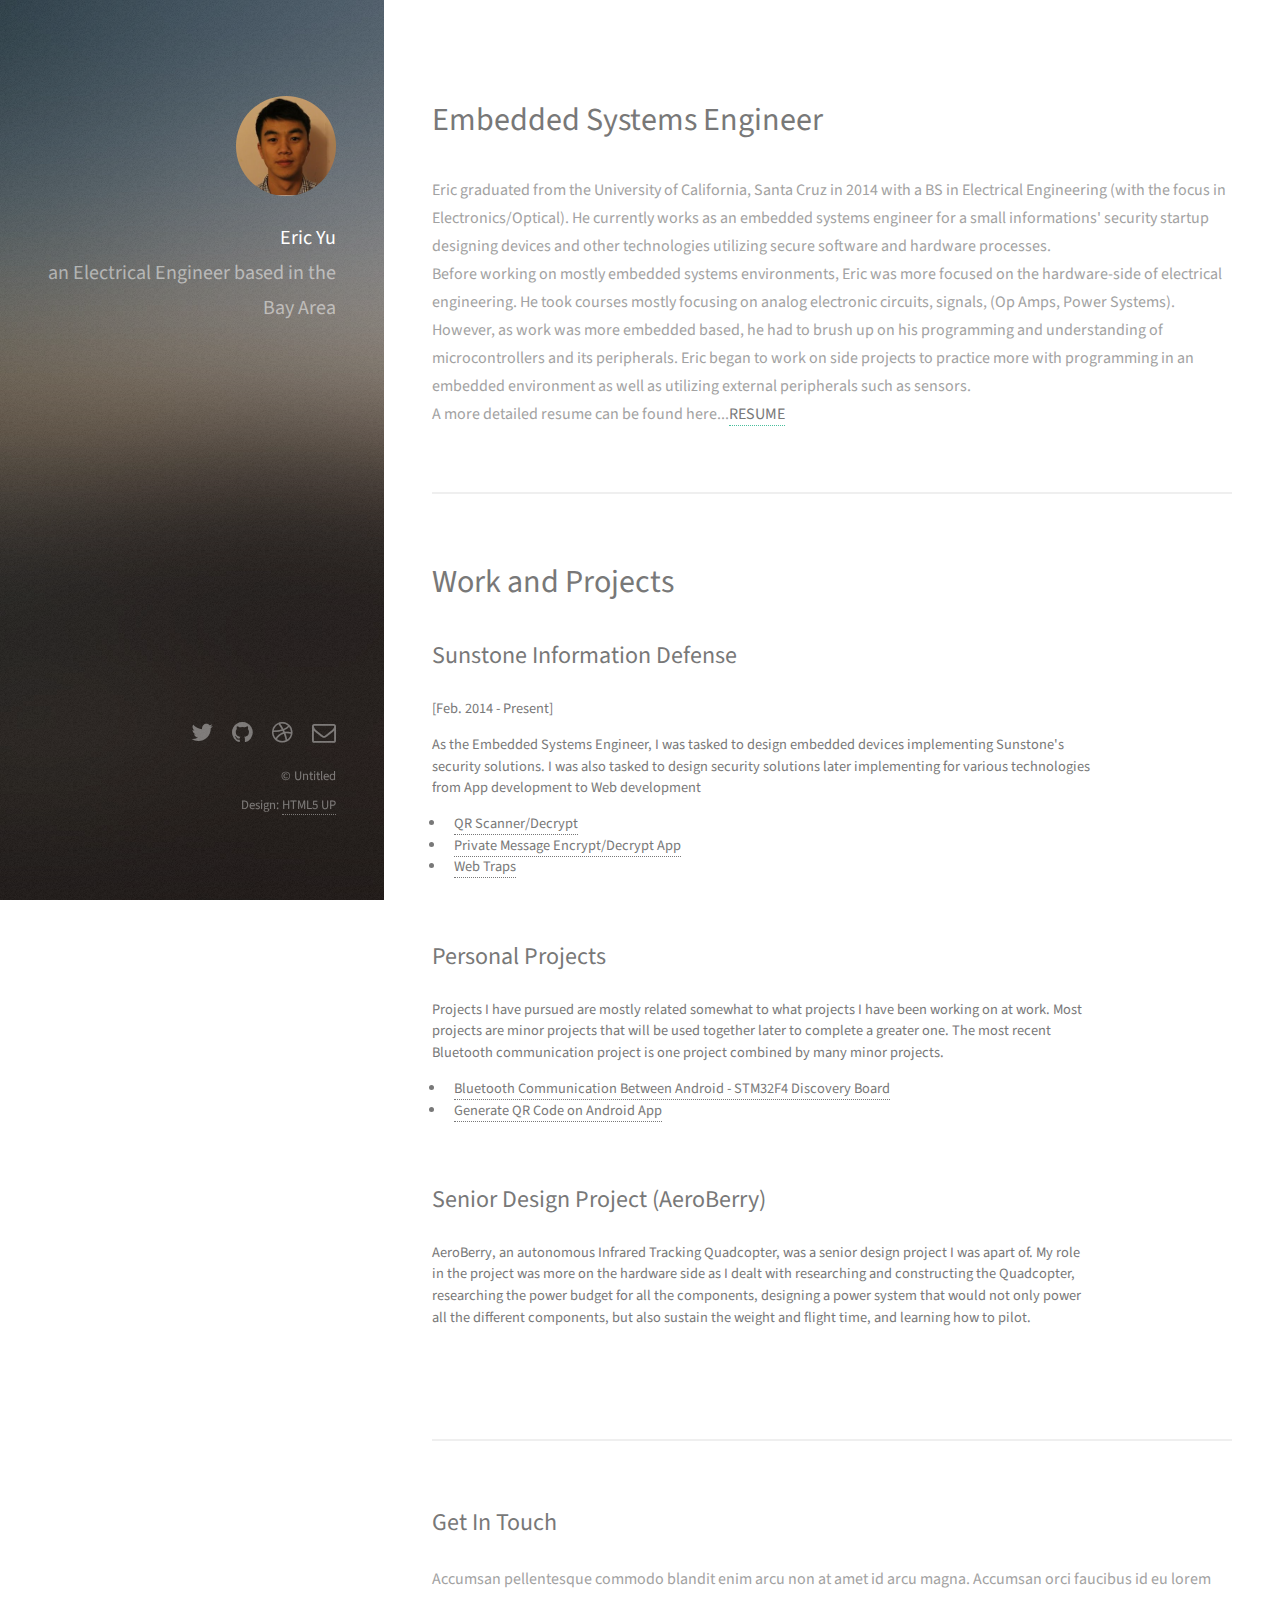
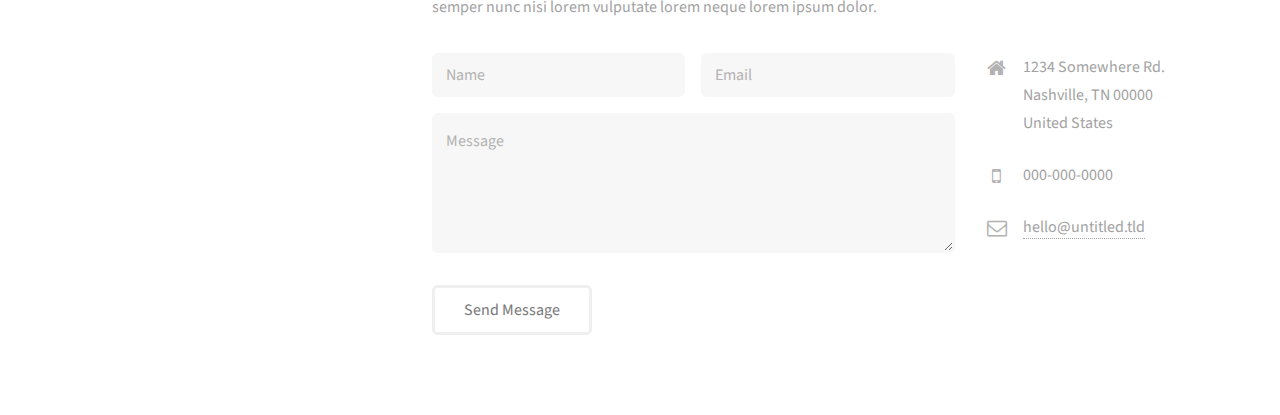
==== STRATA/index.html @ 61f9ed33 "Updated 4_6_2015" ====
<!DOCTYPE HTML>
<!--
	Strata by HTML5 UP
	html5up.net | @n33co
	Free for personal and commercial use under the CCA 3.0 license (html5up.net/license)
-->
<html>
	<head>
		<title>Eric's Portfolio</title>
		<meta http-equiv="content-type" content="text/html; charset=utf-8" />
		<meta name="description" content="" />
		<meta name="keywords" content="" />
		<!--[if lte IE 8]><script src="css/ie/html5shiv.js"></script><![endif]-->
		<script src="js/jquery.min.js"></script>
		<!--<script src="js/jquery.poptrox.min.js"></script>-->
		<script src="js/skel.min.js"></script>
		<script src="js/init.js"></script>
		<noscript>
			<link rel="stylesheet" href="css/skel.css" />
			<link rel="stylesheet" href="css/style.css" />
			<link rel="stylesheet" href="css/style-xlarge.css" />
		</noscript>
		<!--[if lte IE 8]><link rel="stylesheet" href="css/ie/v8.css" /><![endif]-->
	</head>
	<body id="top">

		<!-- Header -->
			<header id="header">
				<a href="#" class="image avatar"><img src="images/face.jpg" alt="" /></a>
				<h1><strong>Eric Yu</strong></h1>
                <h1>an Electrical Engineer<br/> based in the Bay Area</h1>
			</header>

		<!-- Main -->
			<div id="main">

				<!-- One -->
					<section id="one">
						<header class="major">
							<h2>Embedded Systems Engineer<br/></h2>
						</header>
						<p>Eric graduated from the University of California, Santa Cruz in 2014 with a BS in Electrical Engineering (with the
                            focus in Electronics/Optical). He currently works as an embedded systems engineer for a small 
                            informations' security startup designing devices and other technologies utilizing secure software and hardware 
                            processes.
                            <br/>
                            Before working on mostly embedded systems environments, Eric was more focused on the hardware-side of electrical engineering.
                            He took courses mostly focusing on analog electronic circuits, signals, (Op Amps, Power Systems). However, as work was more embedded
                            based, he had to brush up on his programming and understanding of microcontrollers and its peripherals. Eric began to work on side
                            projects to practice more with programming in an embedded environment as well as utilizing external peripherals such as sensors.
                            <br/>
                            A more detailed resume can be found here...<a href="#" class="link"><strong>RESUME</strong></a>
                        <p>
					</section>

				<!-- Two -->
					<section id="two">
						<h1>Work and Projects</h1>
						<div class="row">
							<article class="10u 12u$(xsmall) work-item">
								<h2>Sunstone Information Defense</h2>
                                <h5>[Feb. 2014 - Present]</h5>
								<h5>As the Embedded Systems Engineer, I was tasked to design embedded devices implementing Sunstone's security solutions. I was also tasked to design security solutions later implementing for various technologies from App development to Web development
                                </h5>
                                <h5>
                                    <ul>
                                        <li>
                                            <a href="#" class="link">QR Scanner/Decrypt</a>
                                        </li>
                                        <li>
                                            <a href="#" class="link">Private Message Encrypt/Decrypt App</a>
                                        </li>
                                        <li>
                                            <a href="#" class="link">Web Traps</a>
                                        </li>
                                    </ul>
                                </h5>
							</article>
							<article class="10u$ 12u$(xsmall) work-item">
								<h2>Personal Projects</h2>
								<h5>
                                    Projects I have pursued are mostly related somewhat to what projects I have been working on at work. Most projects are
                                    minor projects that will be used together later to complete a greater one. The most recent Bluetooth communication project 
                                    is one project combined by many minor projects.
                                </h5>
                                <h5>
                                    <ul>
                                        <li>
                                            <a href="#" class="link">Bluetooth Communication Between Android - STM32F4 Discovery Board</a>
                                        </li>
                                        <li>
                                            <a href="#" class="link">Generate QR Code on Android App</a>
                                        </li>
                                    </ul>
                                </h5>
							</article>
							<article class="10u 12u$(xsmall) work-item">
								<h2>Senior Design Project (AeroBerry)</h2>
								<h5>
                                    AeroBerry, an autonomous Infrared Tracking Quadcopter, was a senior design project I was apart of. My role in the project was more on the hardware side as I dealt with researching and constructing the Quadcopter, researching the power budget for all the components, designing a power system that would not only power all the different components, but also sustain the weight and flight time, and learning how to pilot.
                                </h5>
							</article>
						</div>
					</section>

				<!-- Three -->
					<section id="three">
						<h2>Get In Touch</h2>
						<p>Accumsan pellentesque commodo blandit enim arcu non at amet id arcu magna. Accumsan orci faucibus id eu lorem semper nunc nisi lorem vulputate lorem neque lorem ipsum dolor.</p>
						<div class="row">
							<div class="8u 12u$(small)">
								<form method="post" action="#">
									<div class="row uniform 50%">
										<div class="6u 12u$(xsmall)"><input type="text" name="name" id="name" placeholder="Name" /></div>
										<div class="6u$ 12u$(xsmall)"><input type="email" name="email" id="email" placeholder="Email" /></div>
										<div class="12u$"><textarea name="message" id="message" placeholder="Message" rows="4"></textarea></div>
									</div>
								</form>
								<ul class="actions">
									<li><input type="submit" value="Send Message" /></li>
								</ul>
							</div>
							<div class="4u$ 12u$(small)">
								<ul class="labeled-icons">
									<li>
										<h3 class="icon fa-home"><span class="label">Address</span></h3>
										1234 Somewhere Rd.<br />
										Nashville, TN 00000<br />
										United States
									</li>
									<li>
										<h3 class="icon fa-mobile"><span class="label">Phone</span></h3>
										000-000-0000
									</li>
									<li>
										<h3 class="icon fa-envelope-o"><span class="label">Email</span></h3>
										<a href="#">hello@untitled.tld</a>
									</li>
								</ul>
							</div>
						</div>
					</section>

				<!-- Four -->
				<!--
					<section id="four">
						<h2>Elements</h2>

						<section>
							<h4>Text</h4>
							<p>This is <b>bold</b> and this is <strong>strong</strong>. This is <i>italic</i> and this is <em>emphasized</em>.
							This is <sup>superscript</sup> text and this is <sub>subscript</sub> text.
							This is <u>underlined</u> and this is code: <code>for (;;) { ... }</code>. Finally, <a href="#">this is a link</a>.</p>
							<hr />
							<header>
								<h4>Heading with a Subtitle</h4>
								<p>Lorem ipsum dolor sit amet nullam id egestas urna aliquam</p>
							</header>
							<p>Nunc lacinia ante nunc ac lobortis. Interdum adipiscing gravida odio porttitor sem non mi integer non faucibus ornare mi ut ante amet placerat aliquet. Volutpat eu sed ante lacinia sapien lorem accumsan varius montes viverra nibh in adipiscing blandit tempus accumsan.</p>
							<header>
								<h5>Heading with a Subtitle</h5>
								<p>Lorem ipsum dolor sit amet nullam id egestas urna aliquam</p>
							</header>
							<p>Nunc lacinia ante nunc ac lobortis. Interdum adipiscing gravida odio porttitor sem non mi integer non faucibus ornare mi ut ante amet placerat aliquet. Volutpat eu sed ante lacinia sapien lorem accumsan varius montes viverra nibh in adipiscing blandit tempus accumsan.</p>
							<hr />
							<h2>Heading Level 2</h2>
							<h3>Heading Level 3</h3>
							<h4>Heading Level 4</h4>
							<h5>Heading Level 5</h5>
							<h6>Heading Level 6</h6>
							<hr />
							<h5>Blockquote</h5>
							<blockquote>Fringilla nisl. Donec accumsan interdum nisi, quis tincidunt felis sagittis eget tempus euismod. Vestibulum ante ipsum primis in faucibus vestibulum. Blandit adipiscing eu felis iaculis volutpat ac adipiscing accumsan faucibus. Vestibulum ante ipsum primis in faucibus lorem ipsum dolor sit amet nullam adipiscing eu felis.</blockquote>
							<h5>Preformatted</h5>
							<pre><code>i = 0;

while (!deck.isInOrder()) {
print 'Iteration ' + i;
deck.shuffle();
i++;
}

print 'It took ' + i + ' iterations to sort the deck.';</code></pre>
						</section>

						<section>
							<h4>Lists</h4>
							<div class="row">
								<div class="6u 12u$(xsmall)">
									<h5>Unordered</h5>
									<ul>
										<li>Dolor pulvinar etiam magna etiam.</li>
										<li>Sagittis adipiscing lorem eleifend.</li>
										<li>Felis enim feugiat dolore viverra.</li>
									</ul>
									<h5>Alternate</h5>
									<ul class="alt">
										<li>Dolor pulvinar etiam magna etiam.</li>
										<li>Sagittis adipiscing lorem eleifend.</li>
										<li>Felis enim feugiat dolore viverra.</li>
									</ul>
								</div>
								<div class="6u$ 12u$(xsmall)">
									<h5>Ordered</h5>
									<ol>
										<li>Dolor pulvinar etiam magna etiam.</li>
										<li>Etiam vel felis at lorem sed viverra.</li>
										<li>Felis enim feugiat dolore viverra.</li>
										<li>Dolor pulvinar etiam magna etiam.</li>
										<li>Etiam vel felis at lorem sed viverra.</li>
										<li>Felis enim feugiat dolore viverra.</li>
									</ol>
									<h5>Icons</h5>
									<ul class="icons">
										<li><a href="#" class="icon fa-twitter"><span class="label">Twitter</span></a></li>
										<li><a href="#" class="icon fa-facebook"><span class="label">Facebook</span></a></li>
										<li><a href="#" class="icon fa-instagram"><span class="label">Instagram</span></a></li>
										<li><a href="#" class="icon fa-github"><span class="label">Github</span></a></li>
										<li><a href="#" class="icon fa-dribbble"><span class="label">Dribbble</span></a></li>
										<li><a href="#" class="icon fa-tumblr"><span class="label">Tumblr</span></a></li>
									</ul>
								</div>
							</div>
							<h5>Actions</h5>
							<ul class="actions">
								<li><a href="#" class="button special">Default</a></li>
								<li><a href="#" class="button">Default</a></li>
							</ul>
							<ul class="actions small">
								<li><a href="#" class="button special small">Small</a></li>
								<li><a href="#" class="button small">Small</a></li>
							</ul>
							<div class="row">
								<div class="6u 12u$(small)">
									<ul class="actions vertical">
										<li><a href="#" class="button special">Default</a></li>
										<li><a href="#" class="button">Default</a></li>
									</ul>
								</div>
								<div class="6u$ 12u$(small)">
									<ul class="actions vertical small">
										<li><a href="#" class="button special small">Small</a></li>
										<li><a href="#" class="button small">Small</a></li>
									</ul>
								</div>
								<div class="6u 12u$(small)">
									<ul class="actions vertical">
										<li><a href="#" class="button special fit">Default</a></li>
										<li><a href="#" class="button fit">Default</a></li>
									</ul>
								</div>
								<div class="6u$ 12u$(small)">
									<ul class="actions vertical small">
										<li><a href="#" class="button special small fit">Small</a></li>
										<li><a href="#" class="button small fit">Small</a></li>
									</ul>
								</div>
							</div>
						</section>

						<section>
							<h4>Table</h4>
							<h5>Default</h5>
							<div class="table-wrapper">
								<table>
									<thead>
										<tr>
											<th>Name</th>
											<th>Description</th>
											<th>Price</th>
										</tr>
									</thead>
									<tbody>
										<tr>
											<td>Item One</td>
											<td>Ante turpis integer aliquet porttitor.</td>
											<td>29.99</td>
										</tr>
										<tr>
											<td>Item Two</td>
											<td>Vis ac commodo adipiscing arcu aliquet.</td>
											<td>19.99</td>
										</tr>
										<tr>
											<td>Item Three</td>
											<td> Morbi faucibus arcu accumsan lorem.</td>
											<td>29.99</td>
										</tr>
										<tr>
											<td>Item Four</td>
											<td>Vitae integer tempus condimentum.</td>
											<td>19.99</td>
										</tr>
										<tr>
											<td>Item Five</td>
											<td>Ante turpis integer aliquet porttitor.</td>
											<td>29.99</td>
										</tr>
									</tbody>
									<tfoot>
										<tr>
											<td colspan="2"></td>
											<td>100.00</td>
										</tr>
									</tfoot>
								</table>
							</div>

							<h5>Alternate</h5>
							<div class="table-wrapper">
								<table class="alt">
									<thead>
										<tr>
											<th>Name</th>
											<th>Description</th>
											<th>Price</th>
										</tr>
									</thead>
									<tbody>
										<tr>
											<td>Item One</td>
											<td>Ante turpis integer aliquet porttitor.</td>
											<td>29.99</td>
										</tr>
										<tr>
											<td>Item Two</td>
											<td>Vis ac commodo adipiscing arcu aliquet.</td>
											<td>19.99</td>
										</tr>
										<tr>
											<td>Item Three</td>
											<td> Morbi faucibus arcu accumsan lorem.</td>
											<td>29.99</td>
										</tr>
										<tr>
											<td>Item Four</td>
											<td>Vitae integer tempus condimentum.</td>
											<td>19.99</td>
										</tr>
										<tr>
											<td>Item Five</td>
											<td>Ante turpis integer aliquet porttitor.</td>
											<td>29.99</td>
										</tr>
									</tbody>
									<tfoot>
										<tr>
											<td colspan="2"></td>
											<td>100.00</td>
										</tr>
									</tfoot>
								</table>
							</div>
						</section>

						<section>
							<h4>Buttons</h4>
							<ul class="actions">
								<li><a href="#" class="button special">Special</a></li>
								<li><a href="#" class="button">Default</a></li>
							</ul>
							<ul class="actions">
								<li><a href="#" class="button big">Big</a></li>
								<li><a href="#" class="button">Default</a></li>
								<li><a href="#" class="button small">Small</a></li>
							</ul>
							<ul class="actions fit">
								<li><a href="#" class="button special fit">Fit</a></li>
								<li><a href="#" class="button fit">Fit</a></li>
							</ul>
							<ul class="actions fit small">
								<li><a href="#" class="button special fit small">Fit + Small</a></li>
								<li><a href="#" class="button fit small">Fit + Small</a></li>
							</ul>
							<ul class="actions">
								<li><a href="#" class="button special icon fa-download">Icon</a></li>
								<li><a href="#" class="button icon fa-download">Icon</a></li>
							</ul>
							<ul class="actions">
								<li><span class="button special disabled">Special</span></li>
								<li><span class="button disabled">Default</span></li>
							</ul>
						</section>

						<section>
							<h4>Form</h4>
							<form method="post" action="#">
								<div class="row uniform 50%">
									<div class="6u 12u$(xsmall)">
										<input type="text" name="demo-name" id="demo-name" value="" placeholder="Name" />
									</div>
									<div class="6u$ 12u$(xsmall)">
										<input type="email" name="demo-email" id="demo-email" value="" placeholder="Email" />
									</div>
									<div class="12u$">
										<div class="select-wrapper">
											<select name="demo-category" id="demo-category">
												<option value="">- Category -</option>
												<option value="1">Manufacturing</option>
												<option value="1">Shipping</option>
												<option value="1">Administration</option>
												<option value="1">Human Resources</option>
											</select>
										</div>
									</div>
									<div class="4u 12u$(small)">
										<input type="radio" id="demo-priority-low" name="demo-priority" checked>
										<label for="demo-priority-low">Low Priority</label>
									</div>
									<div class="4u 12u$(small)">
										<input type="radio" id="demo-priority-normal" name="demo-priority">
										<label for="demo-priority-normal">Normal Priority</label>
									</div>
									<div class="4u$ 12u(small)">
										<input type="radio" id="demo-priority-high" name="demo-priority">
										<label for="demo-priority-high">High Priority</label>
									</div>
									<div class="6u 12u$(small)">
										<input type="checkbox" id="demo-copy" name="demo-copy">
										<label for="demo-copy">Email me a copy of this message</label>
									</div>
									<div class="6u$ 12u$(small)">
										<input type="checkbox" id="demo-human" name="demo-human" checked>
										<label for="demo-human">I am a human and not a robot</label>
									</div>
									<div class="12u$">
										<textarea name="demo-message" id="demo-message" placeholder="Enter your message" rows="6"></textarea>
									</div>
									<div class="12u$">
										<ul class="actions">
											<li><input type="submit" value="Send Message" class="special" /></li>
											<li><input type="reset" value="Reset" /></li>
										</ul>
									</div>
								</div>
							</form>
						</section>

						<section>
							<h4>Image</h4>
							<h5>Fit</h5>
							<div class="box alt">
								<div class="row 50% uniform">
									<div class="12u$"><span class="image fit"><img src="images/fulls/05.jpg" alt="" /></span></div>
									<div class="4u"><span class="image fit"><img src="images/thumbs/01.jpg" alt="" /></span></div>
									<div class="4u"><span class="image fit"><img src="images/thumbs/02.jpg" alt="" /></span></div>
									<div class="4u$"><span class="image fit"><img src="images/thumbs/03.jpg" alt="" /></span></div>
									<div class="4u"><span class="image fit"><img src="images/thumbs/04.jpg" alt="" /></span></div>
									<div class="4u"><span class="image fit"><img src="images/thumbs/05.jpg" alt="" /></span></div>
									<div class="4u$"><span class="image fit"><img src="images/thumbs/06.jpg" alt="" /></span></div>
									<div class="4u"><span class="image fit"><img src="images/thumbs/03.jpg" alt="" /></span></div>
									<div class="4u"><span class="image fit"><img src="images/thumbs/02.jpg" alt="" /></span></div>
									<div class="4u$"><span class="image fit"><img src="images/thumbs/01.jpg" alt="" /></span></div>
								</div>
							</div>
							<h5>Left &amp; Right</h5>
							<p><span class="image left"><img src="images/avatar.jpg" alt="" /></span>Fringilla nisl. Donec accumsan interdum nisi, quis tincidunt felis sagittis eget. tempus euismod. Vestibulum ante ipsum primis in faucibus vestibulum. Blandit adipiscing eu felis iaculis volutpat ac adipiscing accumsan eu faucibus. Integer ac pellentesque praesent tincidunt felis sagittis eget. tempus euismod. Vestibulum ante ipsum primis in faucibus vestibulum. Blandit adipiscing eu felis iaculis volutpat ac adipiscing accumsan eu faucibus. Integer ac pellentesque praesent. Donec accumsan interdum nisi, quis tincidunt felis sagittis eget. tempus euismod. Vestibulum ante ipsum primis in faucibus vestibulum. Blandit adipiscing eu felis iaculis volutpat ac adipiscing accumsan eu faucibus. Integer ac pellentesque praesent tincidunt felis sagittis eget. tempus euismod. Vestibulum ante ipsum primis in faucibus vestibulum. Blandit adipiscing eu felis iaculis volutpat ac adipiscing accumsan eu faucibus. Integer ac pellentesque praesent.</p>
							<p><span class="image right"><img src="images/avatar.jpg" alt="" /></span>Fringilla nisl. Donec accumsan interdum nisi, quis tincidunt felis sagittis eget. tempus euismod. Vestibulum ante ipsum primis in faucibus vestibulum. Blandit adipiscing eu felis iaculis volutpat ac adipiscing accumsan eu faucibus. Integer ac pellentesque praesent tincidunt felis sagittis eget. tempus euismod. Vestibulum ante ipsum primis in faucibus vestibulum. Blandit adipiscing eu felis iaculis volutpat ac adipiscing accumsan eu faucibus. Integer ac pellentesque praesent. Donec accumsan interdum nisi, quis tincidunt felis sagittis eget. tempus euismod. Vestibulum ante ipsum primis in faucibus vestibulum. Blandit adipiscing eu felis iaculis volutpat ac adipiscing accumsan eu faucibus. Integer ac pellentesque praesent tincidunt felis sagittis eget. tempus euismod. Vestibulum ante ipsum primis in faucibus vestibulum. Blandit adipiscing eu felis iaculis volutpat ac adipiscing accumsan eu faucibus. Integer ac pellentesque praesent.</p>
						</section>

					</section>
				-->

			</div>

		<!-- Footer -->
			<footer id="footer">
				<ul class="icons">
					<li><a href="#" class="icon fa-twitter"><span class="label">Twitter</span></a></li>
					<li><a href="#" class="icon fa-github"><span class="label">Github</span></a></li>
					<li><a href="#" class="icon fa-dribbble"><span class="label">Dribbble</span></a></li>
					<li><a href="#" class="icon fa-envelope-o"><span class="label">Email</span></a></li>
				</ul>
				<ul class="copyright">
					<li>&copy; Untitled</li><li>Design: <a href="http://html5up.net">HTML5 UP</a></li>
				</ul>
			</footer>

	</body>
</html>
---- STRATA/css/skel.css ----
/* Resets (http://meyerweb.com/eric/tools/css/reset/ | v2.0 | 20110126 | License: none (public domain)) */

	html,body,div,span,applet,object,iframe,h1,h2,h3,h4,h5,h6,p,blockquote,pre,a,abbr,acronym,address,big,cite,code,del,dfn,em,img,ins,kbd,q,s,samp,small,strike,strong,sub,sup,tt,var,b,u,i,center,dl,dt,dd,ol,ul,li,fieldset,form,label,legend,table,caption,tbody,tfoot,thead,tr,th,td,article,aside,canvas,details,embed,figure,figcaption,footer,header,hgroup,menu,nav,output,ruby,section,summary,time,mark,audio,video{margin:0;padding:0;border:0;font-size:100%;font:inherit;vertical-align:baseline;}article,aside,details,figcaption,figure,footer,header,hgroup,menu,nav,section{display:block;}body{line-height:1;}ol,ul{list-style:none;}blockquote,q{quotes:none;}blockquote:before,blockquote:after,q:before,q:after{content:'';content:none;}table{border-collapse:collapse;border-spacing:0;}body{-webkit-text-size-adjust:none}

/* Box Model */

	*, *:before, *:after {
		-moz-box-sizing: border-box;
		-webkit-box-sizing: border-box;
		box-sizing: border-box;
	}

/* Container */

	.container {
		margin-left: auto;
		margin-right: auto;

		/* width: (containers) */
		width: 100%;
	}

	/* Modifiers */

		/* 125% */
			.container.\31 25\25 {
				width: 100%;

				/* max-width: (containers * 1.25) */
				max-width: 125%;

				/* min-width: (containers) */
				min-width: 100%;
			}

		/* 75% */
			.container.\37 5\25 {

				/* width: (containers * 0.75) */
				width: 75%;

			}

		/* 50% */
			.container.\35 0\25 {

				/* width: (containers * 0.50) */
				width: 50%;

			}

		/* 25% */
			.container.\32 5\25 {

				/* width: (containers * 0.25) */
				width: 25%;

			}

/* Grid */

	.row {
		border-bottom: solid 1px transparent;
	}

	.row > * {
		float: left;
	}

	.row:after, .row:before {
		content: '';
		display: block;
		clear: both;
		height: 0;
	}

	.row.uniform > * > :first-child {
		margin-top: 0;
	}

	.row.uniform > * > :last-child {
		margin-bottom: 0;
	}

	/* Gutters */

		/* Normal */

			.row > * {
				/* padding: (gutters.horizontal) 0 0 (gutters.vertical) */
				padding: 0 0 0 2.5em;
			}

			.row {
				/* margin: -(gutters.horizontal) 0 -1px -(gutters.vertical) */
				margin: 0 0 -1px -2.5em;
			}

			.row.uniform > * {
				/* padding: (gutters.vertical) 0 0 (gutters.vertical) */
				padding: 2.5em 0 0 2.5em;
			}

			.row.uniform {
				/* margin: -(gutters.vertical) 0 -1px -(gutters.vertical) */
				margin: -2.5em 0 -1px -2.5em;
			}

		/* 200% */

			.row.\32 00\25 > * {
				/* padding: (gutters.horizontal) 0 0 (gutters.vertical) */
				padding: 0 0 0 5em;
			}

			.row.\32 00\25 {
				/* margin: -(gutters.horizontal) 0 -1px -(gutters.vertical) */
				margin: 0 0 -1px -5em;
			}

			.row.uniform.\32 00\25 > * {
				/* padding: (gutters.vertical) 0 0 (gutters.vertical) */
				padding: 5em 0 0 5em;
			}

			.row.uniform.\32 00\25 {
				/* margin: -(gutters.vertical) 0 -1px -(gutters.vertical) */
				margin: -5em 0 -1px -5em;
			}

		/* 150% */

			.row.\31 50\25 > * {
				/* padding: (gutters.horizontal) 0 0 (gutters.vertical) */
				padding: 0 0 0 3.75em;
			}

			.row.\31 50\25 {
				/* margin: -(gutters.horizontal) 0 -1px -(gutters.vertical) */
				margin: 0 0 -1px -3.75em;
			}

			.row.uniform.\31 50\25 > * {
				/* padding: (gutters.vertical) 0 0 (gutters.vertical) */
				padding: 3.75em 0 0 3.75em;
			}

			.row.uniform.\31 50\25 {
				/* margin: -(gutters.vertical) 0 -1px -(gutters.vertical) */
				margin: -3.75em 0 -1px -3.75em;
			}

		/* 50% */

			.row.\35 0\25 > * {
				/* padding: (gutters.horizontal) 0 0 (gutters.vertical) */
				padding: 0 0 0 1.25em;
			}

			.row.\35 0\25 {
				/* margin: -(gutters.horizontal) 0 -1px -(gutters.vertical) */
				margin: 0 0 -1px -1.25em;
			}

			.row.uniform.\35 0\25 > * {
				/* padding: (gutters.vertical) 0 0 (gutters.vertical) */
				padding: 1.25em 0 0 1.25em;
			}

			.row.uniform.\35 0\25 {
				/* margin: -(gutters.vertical) 0 -1px -(gutters.vertical) */
				margin: -1.25em 0 -1px -1.25em;
			}

		/* 25% */

			.row.\32 5\25 > * {
				/* padding: (gutters.horizontal) 0 0 (gutters.vertical) */
				padding: 0 0 0 0.625em;
			}

			.row.\32 5\25 {
				/* margin: -(gutters.horizontal) 0 -1px -(gutters.vertical) */
				margin: 0 0 -1px -0.625em;
			}

			.row.uniform.\32 5\25 > * {
				/* padding: (gutters.vertical) 0 0 (gutters.vertical) */
				padding: 0.625em 0 0 0.625em;
			}

			.row.uniform.\32 5\25 {
				/* margin: -(gutters.vertical) 0 -1px -(gutters.vertical) */
				margin: -0.625em 0 -1px -0.625em;
			}

		/* 0% */

			.row.\30 \25 > * {
				padding: 0;
			}

			.row.\30 \25 {
				margin: 0 0 -1px 0;
			}

	/* Cells */

		.\31 2u, .\31 2u\24 { width: 100%; clear: none; margin-left: 0; }
		.\31 1u, .\31 1u\24 { width: 91.6666666667%; clear: none; margin-left: 0; }
		.\31 0u, .\31 0u\24 { width: 83.3333333333%; clear: none; margin-left: 0; }
		.\39 u, .\39 u\24 { width: 75%; clear: none; margin-left: 0; }
		.\38 u, .\38 u\24 { width: 66.6666666667%; clear: none; margin-left: 0; }
		.\37 u, .\37 u\24 { width: 58.3333333333%; clear: none; margin-left: 0; }
		.\36 u, .\36 u\24 { width: 50%; clear: none; margin-left: 0; }
		.\35 u, .\35 u\24 { width: 41.6666666667%; clear: none; margin-left: 0; }
		.\34 u, .\34 u\24 { width: 33.3333333333%; clear: none; margin-left: 0; }
		.\33 u, .\33 u\24 { width: 25%; clear: none; margin-left: 0; }
		.\32 u, .\32 u\24 { width: 16.6666666667%; clear: none; margin-left: 0; }
		.\31 u, .\31 u\24 { width: 8.3333333333%; clear: none; margin-left: 0; }

		.\31 2u\24 + *,
		.\31 1u\24 + *,
		.\31 0u\24 + *,
		.\39 u\24 + *,
		.\38 u\24 + *,
		.\37 u\24 + *,
		.\36 u\24 + *,
		.\35 u\24 + *,
		.\34 u\24 + *,
		.\33 u\24 + *,
		.\32 u\24 + *,
		.\31 u\24 + * {
			clear: left;
		}

		.\-11u { margin-left: 91.6666666667% }
		.\-10u { margin-left: 83.3333333333% }
		.\-9u { margin-left: 75% }
		.\-8u { margin-left: 66.6666666667% }
		.\-7u { margin-left: 58.3333333333% }
		.\-6u { margin-left: 50% }
		.\-5u { margin-left: 41.6666666667% }
		.\-4u { margin-left: 33.3333333333% }
		.\-3u { margin-left: 25% }
		.\-2u { margin-left: 16.6666666667% }
		.\-1u { margin-left: 8.3333333333% }
---- STRATA/css/style.css ----
@import url(font-awesome.min.css);
@import url("http://fonts.googleapis.com/css?family=Source+Sans+Pro:400,400italic");

/*
	Strata by HTML5 UP
	html5up.net | @n33co
	Free for personal and commercial use under the CCA 3.0 license (html5up.net/license)
*/

/* Basic */

	body {
		background: #fff;
	}

		body.is-loading *, body.is-loading *:before, body.is-loading *:after {
			-moz-animation: none !important;
			-webkit-animation: none !important;
			-o-animation: none !important;
			-ms-animation: none !important;
			animation: none !important;
			-moz-transition: none !important;
			-webkit-transition: none !important;
			-o-transition: none !important;
			-ms-transition: none !important;
			transition: none !important;
		}

	body, input, select, textarea {
		color: #a2a2a2;
		font-family: "Source Sans Pro", Helvetica, sans-serif;
		font-size: 16pt;
		font-weight: 400;
		line-height: 1.75em;
	}

	a {
		-moz-transition: color 0.2s ease-in-out, border-color 0.2s ease-in-out;
		-webkit-transition: color 0.2s ease-in-out, border-color 0.2s ease-in-out;
		-o-transition: color 0.2s ease-in-out, border-color 0.2s ease-in-out;
		-ms-transition: color 0.2s ease-in-out, border-color 0.2s ease-in-out;
		transition: color 0.2s ease-in-out, border-color 0.2s ease-in-out;
		border-bottom: dotted 1px;
		color: #49bf9d;
		text-decoration: none;
	}

		a:hover {
			border-bottom-color: transparent;
			color: #49bf9d !important;
			text-decoration: none;
		}

	strong, b {
		color: #787878;
		font-weight: 400;
	}

	em, i {
		font-style: italic;
	}

	p {
		margin: 0 0 2em 0;
	}

	h1, h2, h3, h4, h5, h6 {
		color: #787878;
		font-weight: 400;
		line-height: 1em;
		margin: 0 0 1em 0;
	}

		h1 a, h2 a, h3 a, h4 a, h5 a, h6 a {
			color: inherit;
			text-decoration: none;
		}

	h1 {
		font-size: 2em;
		line-height: 1.5em;
	}

	h2 {
		font-size: 1.5em;
		line-height: 1.5em;
	}

	h3 {
		font-size: 1.25em;
		line-height: 1.5em;
	}

	h4 {
		font-size: 1.1em;
		line-height: 1.5em;
	}

	h5 {
		font-size: 0.9em;
		line-height: 1.5em;
	}

	h6 {
		font-size: 0.7em;
		line-height: 1.5em;
	}

	sub {
		font-size: 0.8em;
		position: relative;
		top: 0.5em;
	}

	sup {
		font-size: 0.8em;
		position: relative;
		top: -0.5em;
	}

	hr {
		border: 0;
		border-bottom: solid 2px #efefef;
		margin: 2em 0;
	}

		hr.major {
			margin: 3em 0;
		}

	blockquote {
		border-left: solid 6px #efefef;
		font-style: italic;
		margin: 0 0 2em 0;
		padding: 0.5em 0 0.5em 1.5em;
	}

	code {
		background: #f7f7f7;
		border-radius: 0.35em;
		border: solid 2px #efefef;
		font-family: "Courier New", monospace;
		font-size: 0.9em;
		margin: 0 0.25em;
		padding: 0.25em 0.65em;
	}

	pre {
		-webkit-overflow-scrolling: touch;
		font-family: "Courier New", monospace;
		font-size: 0.9em;
		margin: 0 0 2em 0;
	}

		pre code {
			display: block;
			line-height: 1.75em;
			padding: 1em 1.5em;
			overflow-x: auto;
		}

	.align-left {
		text-align: left;
	}

	.align-center {
		text-align: center;
	}

	.align-right {
		text-align: right;
	}

/* Section/Article */

	section.special, article.special {
		text-align: center;
	}

	header p {
		color: #b2b2b2;
		position: relative;
		margin: 0 0 1.5em 0;
	}

	header h2 + p {
		font-size: 1.25em;
		margin-top: -1em;
		line-height: 1.5em;
	}

	header h3 + p {
		font-size: 1.1em;
		margin-top: -0.8em;
		line-height: 1.5em;
	}

	header h4 + p,
	header h5 + p,
	header h6 + p {
		font-size: 0.9em;
		margin-top: -0.6em;
		line-height: 1.5em;
	}

	header.major h2 {
		font-size: 2em;
	}

/* Form */

	form {
		margin: 0 0 2em 0;
	}

	label {
		color: #787878;
		display: block;
		font-size: 0.9em;
		font-weight: 400;
		margin: 0 0 1em 0;
	}

	input[type="text"],
	input[type="password"],
	input[type="email"],
	select,
	textarea {
		-moz-appearance: none;
		-webkit-appearance: none;
		-o-appearance: none;
		-ms-appearance: none;
		appearance: none;
		background: #f7f7f7;
		border-radius: 0.35em;
		border: solid 2px transparent;
		color: inherit;
		display: block;
		outline: 0;
		padding: 0 0.75em;
		text-decoration: none;
		width: 100%;
	}

		input[type="text"]:invalid,
		input[type="password"]:invalid,
		input[type="email"]:invalid,
		select:invalid,
		textarea:invalid {
			box-shadow: none;
		}

		input[type="text"]:focus,
		input[type="password"]:focus,
		input[type="email"]:focus,
		select:focus,
		textarea:focus {
			border-color: #49bf9d;
		}

	.select-wrapper {
		text-decoration: none;
		display: block;
		position: relative;
	}

		.select-wrapper:before {
			-moz-osx-font-smoothing: grayscale;
			-webkit-font-smoothing: antialiased;
			font-family: FontAwesome;
			font-style: normal;
			font-weight: normal;
			text-transform: none !important;
		}

		.select-wrapper:before {
			color: #dfdfdf;
			content: '\f078';
			display: block;
			height: 2.75em;
			line-height: 2.75em;
			pointer-events: none;
			position: absolute;
			right: 0;
			text-align: center;
			top: 0;
			width: 2.75em;
		}

		.select-wrapper select::-ms-expand {
			display: none;
		}

	input[type="text"],
	input[type="password"],
	input[type="email"],
	select {
		height: 2.75em;
	}

	textarea {
		padding: 0.75em;
	}

	input[type="checkbox"],
	input[type="radio"] {
		-moz-appearance: none;
		-webkit-appearance: none;
		-o-appearance: none;
		-ms-appearance: none;
		appearance: none;
		display: block;
		float: left;
		margin-right: -2em;
		opacity: 0;
		width: 1em;
		z-index: -1;
	}

		input[type="checkbox"] + label,
		input[type="radio"] + label {
			text-decoration: none;
			color: #a2a2a2;
			cursor: pointer;
			display: inline-block;
			font-size: 1em;
			font-weight: 400;
			padding-left: 2.4em;
			padding-right: 0.75em;
			position: relative;
		}

			input[type="checkbox"] + label:before,
			input[type="radio"] + label:before {
				-moz-osx-font-smoothing: grayscale;
				-webkit-font-smoothing: antialiased;
				font-family: FontAwesome;
				font-style: normal;
				font-weight: normal;
				text-transform: none !important;
			}

			input[type="checkbox"] + label:before,
			input[type="radio"] + label:before {
				background: #f7f7f7;
				border-radius: 0.35em;
				border: solid 2px transparent;
				content: '';
				display: inline-block;
				height: 1.65em;
				left: 0;
				line-height: 1.58125em;
				position: absolute;
				text-align: center;
				top: 0;
				width: 1.65em;
			}

		input[type="checkbox"]:checked + label:before,
		input[type="radio"]:checked + label:before {
			background: #787878;
			border-color: #787878;
			color: #fff;
			content: '\f00c';
		}

		input[type="checkbox"]:focus + label:before,
		input[type="radio"]:focus + label:before {
			border-color: #49bf9d;
		}

	input[type="checkbox"] + label:before {
		border-radius: 0.35em;
	}

	input[type="radio"] + label:before {
		border-radius: 100%;
	}

	::-webkit-input-placeholder {
		color: #b2b2b2 !important;
		opacity: 1.0;
	}

	:-moz-placeholder {
		color: #b2b2b2 !important;
		opacity: 1.0;
	}

	::-moz-placeholder {
		color: #b2b2b2 !important;
		opacity: 1.0;
	}

	:-ms-input-placeholder {
		color: #b2b2b2 !important;
		opacity: 1.0;
	}

	.formerize-placeholder {
		color: #b2b2b2 !important;
		opacity: 1.0;
	}

/* Box */

	.box {
		border-radius: 0.35em;
		border: solid 2px #efefef;
		margin-bottom: 2em;
		padding: 1.5em;
	}

		.box > :last-child,
		.box > :last-child > :last-child,
		.box > :last-child > :last-child > :last-child {
			margin-bottom: 0;
		}

		.box.alt {
			border: 0;
			border-radius: 0;
			padding: 0;
		}

/* Icon */

	.icon {
		text-decoration: none;
		border-bottom: none;
		position: relative;
	}

		.icon:before {
			-moz-osx-font-smoothing: grayscale;
			-webkit-font-smoothing: antialiased;
			font-family: FontAwesome;
			font-style: normal;
			font-weight: normal;
			text-transform: none !important;
		}

		.icon > .label {
			display: none;
		}

/* Image */

	.image {
		border-radius: 0.35em;
		border: 0;
		display: inline-block;
		position: relative;
	}

		.image:before {
			-moz-transition: opacity 0.2s ease-in-out;
			-webkit-transition: opacity 0.2s ease-in-out;
			-o-transition: opacity 0.2s ease-in-out;
			-ms-transition: opacity 0.2s ease-in-out;
			transition: opacity 0.2s ease-in-out;
			background: url("images/overlay.png");
			border-radius: 0.35em;
			content: '';
			display: block;
			height: 100%;
			left: 0;
			opacity: 0.5;
			position: absolute;
			top: 0;
			width: 100%;
		}

		.image.thumb {
			text-align: center;
		}

			.image.thumb:after {
				-moz-transition: opacity 0.2s ease-in-out;
				-webkit-transition: opacity 0.2s ease-in-out;
				-o-transition: opacity 0.2s ease-in-out;
				-ms-transition: opacity 0.2s ease-in-out;
				transition: opacity 0.2s ease-in-out;
				border-radius: 0.35em;
				border: solid 3px rgba(255, 255, 255, 0.5);
				color: #fff;
				content: 'View';
				display: inline-block;
				font-size: 0.8em;
				font-weight: 400;
				left: 50%;
				line-height: 2.25em;
				margin: -1.25em 0 0 -3em;
				opacity: 0;
				padding: 0 1.5em;
				position: absolute;
				text-align: center;
				text-decoration: none;
				top: 50%;
				white-space: nowrap;
			}

			.image.thumb:hover:after {
				opacity: 1.0;
			}

			.image.thumb:hover:before {
				background: url("images/overlay.png"), url("images/overlay.png");
				opacity: 1.0;
			}

		.image img {
			border-radius: 0.35em;
			display: block;
		}

		.image.left {
			float: left;
			margin: 0 1.5em 1em 0;
			top: 0.25em;
		}

		.image.right {
			float: right;
			margin: 0 0 1em 1.5em;
			top: 0.25em;
		}

		.image.left, .image.right {
			max-width: 40%;
		}

			.image.left img, .image.right img {
				width: 100%;
			}

		.image.fit {
			display: block;
			margin: 0 0 2em 0;
			width: 100%;
		}

			.image.fit img {
				width: 100%;
			}

		.image.avatar {
			border-radius: 100%;
		}

			.image.avatar:before {
				display: none;
			}

			.image.avatar img {
				border-radius: 100%;
				width: 100%;
			}

/* List */

	ol {
		list-style: decimal;
		margin: 0 0 2em 0;
		padding-left: 1.25em;
	}

		ol li {
			padding-left: 0.25em;
		}

	ul {
		list-style: disc;
		margin: 0 0 2em 0;
		padding-left: 1em;
	}

		ul li {
			padding-left: 0.5em;
		}

		ul.alt {
			list-style: none;
			padding-left: 0;
		}

			ul.alt li {
				border-top: solid 2px #efefef;
				padding: 0.5em 0;
			}

				ul.alt li:first-child {
					border-top: 0;
					padding-top: 0;
				}

		ul.icons {
			cursor: default;
			list-style: none;
			padding-left: 0;
		}

			ul.icons li {
				display: inline-block;
				padding: 0 1em 0 0;
			}

				ul.icons li:last-child {
					padding-right: 0;
				}

				ul.icons li .icon:before {
					font-size: 1.5em;
				}

		ul.actions {
			cursor: default;
			list-style: none;
			padding-left: 0;
		}

			ul.actions li {
				display: inline-block;
				padding: 0 1em 0 0;
				vertical-align: middle;
			}

				ul.actions li:last-child {
					padding-right: 0;
				}

			ul.actions.small li {
				padding: 0 0.5em 0 0;
			}

			ul.actions.vertical li {
				display: block;
				padding: 1em 0 0 0;
			}

				ul.actions.vertical li:first-child {
					padding-top: 0;
				}

				ul.actions.vertical li > * {
					margin-bottom: 0;
				}

			ul.actions.vertical.small li {
				padding: 0.5em 0 0 0;
			}

				ul.actions.vertical.small li:first-child {
					padding-top: 0;
				}

			ul.actions.fit {
				display: table;
				margin-left: -1em;
				padding: 0;
				table-layout: fixed;
				width: calc(100% + 1em);
			}

				ul.actions.fit li {
					display: table-cell;
					padding: 0 0 0 1em;
				}

					ul.actions.fit li > * {
						margin-bottom: 0;
					}

				ul.actions.fit.small {
					margin-left: -0.5em;
					width: calc(100% + 0.5em);
				}

					ul.actions.fit.small li {
						padding: 0 0 0 0.5em;
					}

		ul.labeled-icons {
			list-style: none;
			padding: 0;
		}

			ul.labeled-icons li {
				line-height: 1.75em;
				margin: 1.5em 0 0 0;
				padding-left: 2.25em;
				position: relative;
			}

				ul.labeled-icons li:first-child {
					margin-top: 0;
				}

				ul.labeled-icons li a {
					color: inherit;
				}

				ul.labeled-icons li h3 {
					color: #b2b2b2;
					left: 0;
					position: absolute;
					text-align: center;
					top: 0;
					width: 1em;
				}

	dl {
		margin: 0 0 2em 0;
	}

/* Table */

	.table-wrapper {
		-webkit-overflow-scrolling: touch;
		overflow-x: auto;
	}

	table {
		margin: 0 0 2em 0;
		width: 100%;
	}

		table tbody tr {
			border: solid 1px #efefef;
			border-left: 0;
			border-right: 0;
		}

			table tbody tr:nth-child(2n + 1) {
				background-color: #f7f7f7;
			}

		table td {
			padding: 0.75em 0.75em;
		}

		table th {
			color: #787878;
			font-size: 0.9em;
			font-weight: 400;
			padding: 0 0.75em 0.75em 0.75em;
			text-align: left;
		}

		table thead {
			border-bottom: solid 2px #efefef;
		}

		table tfoot {
			border-top: solid 2px #efefef;
		}

		table.alt {
			border-collapse: separate;
		}

			table.alt tbody tr td {
				border: solid 2px #efefef;
				border-left-width: 0;
				border-top-width: 0;
			}

				table.alt tbody tr td:first-child {
					border-left-width: 2px;
				}

			table.alt tbody tr:first-child td {
				border-top-width: 2px;
			}

			table.alt thead {
				border-bottom: 0;
			}

			table.alt tfoot {
				border-top: 0;
			}

/* Button */

	input[type="submit"],
	input[type="reset"],
	input[type="button"],
	.button {
		-moz-appearance: none;
		-webkit-appearance: none;
		-o-appearance: none;
		-ms-appearance: none;
		appearance: none;
		-moz-transition: background-color 0.2s ease-in-out, color 0.2s ease-in-out, border-color 0.2s ease-in-out;
		-webkit-transition: background-color 0.2s ease-in-out, color 0.2s ease-in-out, border-color 0.2s ease-in-out;
		-o-transition: background-color 0.2s ease-in-out, color 0.2s ease-in-out, border-color 0.2s ease-in-out;
		-ms-transition: background-color 0.2s ease-in-out, color 0.2s ease-in-out, border-color 0.2s ease-in-out;
		transition: background-color 0.2s ease-in-out, color 0.2s ease-in-out, border-color 0.2s ease-in-out;
		background-color: transparent;
		border-radius: 0.35em;
		border: solid 3px #efefef;
		color: #787878 !important;
		cursor: pointer;
		display: inline-block;
		font-weight: 400;
		height: 3.15em;
		height: calc(2.75em + 6px);
		line-height: 2.75em;
		min-width: 10em;
		padding: 0 1.5em;
		text-align: center;
		text-decoration: none;
		white-space: nowrap;
	}

		input[type="submit"]:hover,
		input[type="reset"]:hover,
		input[type="button"]:hover,
		.button:hover {
			border-color: #49bf9d;
			color: #49bf9d !important;
		}

		input[type="submit"]:active,
		input[type="reset"]:active,
		input[type="button"]:active,
		.button:active {
			background-color: rgba(73, 191, 157, 0.1);
			border-color: #49bf9d;
			color: #49bf9d !important;
		}

		input[type="submit"].icon,
		input[type="reset"].icon,
		input[type="button"].icon,
		.button.icon {
			padding-left: 1.35em;
		}

			input[type="submit"].icon:before,
			input[type="reset"].icon:before,
			input[type="button"].icon:before,
			.button.icon:before {
				margin-right: 0.5em;
			}

		input[type="submit"].fit,
		input[type="reset"].fit,
		input[type="button"].fit,
		.button.fit {
			display: block;
			margin: 0 0 1em 0;
			min-width: 0;
			width: 100%;
		}

		input[type="submit"].small,
		input[type="reset"].small,
		input[type="button"].small,
		.button.small {
			font-size: 0.8em;
		}

		input[type="submit"].big,
		input[type="reset"].big,
		input[type="button"].big,
		.button.big {
			font-size: 1.35em;
		}

		input[type="submit"].special,
		input[type="reset"].special,
		input[type="button"].special,
		.button.special {
			background-color: #49bf9d;
			border-color: #49bf9d;
			color: #ffffff !important;
		}

			input[type="submit"].special:hover,
			input[type="reset"].special:hover,
			input[type="button"].special:hover,
			.button.special:hover {
				background-color: #5cc6a7;
				border-color: #5cc6a7;
			}

			input[type="submit"].special:active,
			input[type="reset"].special:active,
			input[type="button"].special:active,
			.button.special:active {
				background-color: #3eb08f;
				border-color: #3eb08f;
			}

		input[type="submit"].disabled, input[type="submit"]:disabled,
		input[type="reset"].disabled,
		input[type="reset"]:disabled,
		input[type="button"].disabled,
		input[type="button"]:disabled,
		.button.disabled,
		.button:disabled {
			background-color: #e7e7e7 !important;
			border-color: #e7e7e7 !important;
			color: #b2b2b2 !important;
			cursor: default;
		}

/* Work Item */

	.work-item {
		margin: 0 0 2em 0;
	}

		.work-item .image {
			margin: 0 0 1.5em 0;
		}

		.work-item h3 {
			font-size: 1em;
			margin: 0 0 0.5em 0;
		}

		.work-item p {
			font-size: 0.8em;
			line-height: 1.5em;
			margin: 0;
		}

/* Header */

	#header {
		background-color: #1f1815;
		background-attachment: scroll,								fixed;
		background-image: url("images/overlay.png"), url("../images/bg.jpg");
		background-position: top left,							top left;
		background-repeat: repeat,								no-repeat;
		background-size: auto,								auto 100%;
		color: rgba(255, 255, 255, 0.5);
		height: 100%;
		left: 0;
		padding: 8em 4em 0 0;
		position: fixed;
		text-align: right;
		top: 0;
		width: 35%;
	}

		#header strong, #header b {
			color: #ffffff;
		}

		#header h2, #header h3, #header h4, #header h5, #header h6 {
			color: #ffffff;
		}

		#header h1 {
			color: rgba(255, 255, 255, 0.5);
			font-size: 1.35em;
			line-height: 1.75em;
			margin: 0;
		}

		#header .image.avatar {
			margin: 0 0 1em 0;
			width: 6.25em;
		}

/* Footer */

	#footer {
		bottom: 0;
		left: 0;
		padding: 0 4em 6em 0;
		position: fixed;
		text-align: right;
		width: 35%;
	}

		#footer .icons {
			margin: 1em 0 0 0;
		}

			#footer .icons a {
				color: rgba(255, 255, 255, 0.4);
			}

		#footer .copyright {
			color: rgba(255, 255, 255, 0.4);
			font-size: 0.8em;
			list-style: none;
			margin: 1em 0 0 0;
			padding: 0;
		}

			#footer .copyright li {
				border-left: solid 1px rgba(255, 255, 255, 0.25);
				display: inline-block;
				line-height: 1em;
				margin-left: 0.75em;
				padding-left: 0.75em;
			}

				#footer .copyright li:first-child {
					border-left: 0;
					margin-left: 0;
					padding-left: 0;
				}

				#footer .copyright li a {
					color: inherit;
				}

/* Main */

	#main {
		margin-left: 35%;
		max-width: 54em;
		padding: 8em 4em 4em 4em;
		width: calc(100% - 35%);
	}

		#main > section {
			border-top: solid 2px #efefef;
			margin: 4em 0 0 0;
			padding: 4em 0 0 0;
		}

			#main > section:first-child {
				border-top: 0;
				margin-top: 0;
				padding-top: 0;
			}

/* Poptrox */
	@-moz-keyframes spin { 0% { -moz-transform: rotate(0deg); -webkit-transform: rotate(0deg); -o-transform: rotate(0deg); -ms-transform: rotate(0deg); transform: rotate(0deg); } 100% { -moz-transform: rotate(360deg); -webkit-transform: rotate(360deg); -o-transform: rotate(360deg); -ms-transform: rotate(360deg); transform: rotate(360deg); } }
	@-webkit-keyframes spin { 0% { -moz-transform: rotate(0deg); -webkit-transform: rotate(0deg); -o-transform: rotate(0deg); -ms-transform: rotate(0deg); transform: rotate(0deg); } 100% { -moz-transform: rotate(360deg); -webkit-transform: rotate(360deg); -o-transform: rotate(360deg); -ms-transform: rotate(360deg); transform: rotate(360deg); } }
	@-o-keyframes spin { 0% { -moz-transform: rotate(0deg); -webkit-transform: rotate(0deg); -o-transform: rotate(0deg); -ms-transform: rotate(0deg); transform: rotate(0deg); } 100% { -moz-transform: rotate(360deg); -webkit-transform: rotate(360deg); -o-transform: rotate(360deg); -ms-transform: rotate(360deg); transform: rotate(360deg); } }
	@-ms-keyframes spin { 0% { -moz-transform: rotate(0deg); -webkit-transform: rotate(0deg); -o-transform: rotate(0deg); -ms-transform: rotate(0deg); transform: rotate(0deg); } 100% { -moz-transform: rotate(360deg); -webkit-transform: rotate(360deg); -o-transform: rotate(360deg); -ms-transform: rotate(360deg); transform: rotate(360deg); } }
	@keyframes spin { 0% { -moz-transform: rotate(0deg); -webkit-transform: rotate(0deg); -o-transform: rotate(0deg); -ms-transform: rotate(0deg); transform: rotate(0deg); } 100% { -moz-transform: rotate(360deg); -webkit-transform: rotate(360deg); -o-transform: rotate(360deg); -ms-transform: rotate(360deg); transform: rotate(360deg); } }

	.poptrox-popup {
		-moz-box-sizing: content-box;
		-webkit-box-sizing: content-box;
		-o-box-sizing: content-box;
		-ms-box-sizing: content-box;
		box-sizing: content-box;
		-webkit-tap-highlight-color: rgba(255, 255, 255, 0);
		background: #fff;
		border-radius: 0.35em;
		box-shadow: 0 0.1em 0.15em 0 rgba(0, 0, 0, 0.15);
		overflow: hidden;
		padding-bottom: 3em;
	}

		.poptrox-popup .loader {
			text-decoration: none;
			-moz-animation: spin 1s linear infinite;
			-webkit-animation: spin 1s linear infinite;
			-o-animation: spin 1s linear infinite;
			-ms-animation: spin 1s linear infinite;
			animation: spin 1s linear infinite;
			font-size: 1.5em;
			height: 1em;
			left: 50%;
			line-height: 1em;
			margin: -0.5em 0 0 -0.5em;
			position: absolute;
			top: 50%;
			width: 1em;
		}

			.poptrox-popup .loader:before {
				-moz-osx-font-smoothing: grayscale;
				-webkit-font-smoothing: antialiased;
				font-family: FontAwesome;
				font-style: normal;
				font-weight: normal;
				text-transform: none !important;
			}

			.poptrox-popup .loader:before {
				content: '\f1ce';
			}

		.poptrox-popup .caption {
			background: #fff;
			bottom: 0;
			cursor: default;
			font-size: 0.9em;
			height: 3em;
			left: 0;
			line-height: 2.8em;
			position: absolute;
			text-align: center;
			width: 100%;
			z-index: 1;
		}

		.poptrox-popup .nav-next,
		.poptrox-popup .nav-previous {
			text-decoration: none;
			-moz-transition: opacity 0.2s ease-in-out;
			-webkit-transition: opacity 0.2s ease-in-out;
			-o-transition: opacity 0.2s ease-in-out;
			-ms-transition: opacity 0.2s ease-in-out;
			transition: opacity 0.2s ease-in-out;
			-webkit-tap-highlight-color: rgba(255, 255, 255, 0);
			background: rgba(0, 0, 0, 0.01);
			cursor: pointer;
			height: 100%;
			opacity: 0;
			position: absolute;
			top: 0;
			width: 50%;
		}

			.poptrox-popup .nav-next:before,
			.poptrox-popup .nav-previous:before {
				-moz-osx-font-smoothing: grayscale;
				-webkit-font-smoothing: antialiased;
				font-family: FontAwesome;
				font-style: normal;
				font-weight: normal;
				text-transform: none !important;
			}

			.poptrox-popup .nav-next:before,
			.poptrox-popup .nav-previous:before {
				color: #fff;
				font-size: 2.5em;
				height: 1em;
				line-height: 1em;
				margin-top: -0.75em;
				position: absolute;
				text-align: center;
				top: 50%;
				width: 1.5em;
			}

		.poptrox-popup .nav-next {
			right: 0;
		}

			.poptrox-popup .nav-next:before {
				content: '\f105';
				right: 0;
			}

		.poptrox-popup .nav-previous {
			left: 0;
		}

			.poptrox-popup .nav-previous:before {
				content: '\f104';
				left: 0;
			}

		.poptrox-popup .closer {
			text-decoration: none;
			-moz-transition: opacity 0.2s ease-in-out;
			-webkit-transition: opacity 0.2s ease-in-out;
			-o-transition: opacity 0.2s ease-in-out;
			-ms-transition: opacity 0.2s ease-in-out;
			transition: opacity 0.2s ease-in-out;
			-webkit-tap-highlight-color: rgba(255, 255, 255, 0);
			color: #fff;
			height: 4em;
			line-height: 4em;
			opacity: 0;
			position: absolute;
			right: 0;
			text-align: center;
			top: 0;
			width: 4em;
			z-index: 2;
		}

			.poptrox-popup .closer:before {
				-moz-osx-font-smoothing: grayscale;
				-webkit-font-smoothing: antialiased;
				font-family: FontAwesome;
				font-style: normal;
				font-weight: normal;
				text-transform: none !important;
			}

			.poptrox-popup .closer:before {
				-moz-box-sizing: content-box;
				-webkit-box-sizing: content-box;
				-o-box-sizing: content-box;
				-ms-box-sizing: content-box;
				box-sizing: content-box;
				border-radius: 100%;
				border: solid 3px rgba(255, 255, 255, 0.5);
				content: '\f00d';
				display: block;
				font-size: 1em;
				height: 1.75em;
				left: 50%;
				line-height: 1.75em;
				margin: -0.875em 0 0 -0.875em;
				position: absolute;
				top: 50%;
				width: 1.75em;
			}

		.poptrox-popup:hover .nav-next,
		.poptrox-popup:hover .nav-previous {
			opacity: 0.5;
		}

			.poptrox-popup:hover .nav-next:hover,
			.poptrox-popup:hover .nav-previous:hover {
				opacity: 1.0;
			}

		.poptrox-popup:hover .closer {
			opacity: 0.5;
		}

			.poptrox-popup:hover .closer:hover {
				opacity: 1.0;
			}

/* Touch */

	body.is-touch .image.thumb:before {
		opacity: 0.5 !important;
	}

	body.is-touch .image.thumb:after {
		display: none !important;
	}

	body.is-touch #header {
		background-attachment: scroll;
		background-size: auto, cover;
	}

	body.is-touch .poptrox-popup .nav-next,
	body.is-touch .poptrox-popup .nav-previous,
	body.is-touch .poptrox-popup .closer {
		opacity: 1.0 !important;
	}
---- STRATA/css/style-xlarge.css ----
/*
	Strata by HTML5 UP
	html5up.net | @n33co
	Free for personal and commercial use under the CCA 3.0 license (html5up.net/license)
*/

/* Basic */

	body, input, select, textarea {
		font-size: 12pt;
	}
---- STRATA/css/ie/v8.css ----
/*
	Strata by HTML5 UP
	html5up.net | @n33co
	Free for personal and commercial use under the CCA 3.0 license (html5up.net/license)
*/

/* Button */

	input[type="submit"],
	input[type="reset"],
	input[type="button"],
	.button {
		position: relative;
		-ms-behavior: url("css/ie/PIE.htc");
	}

/* Form */

	input[type="text"],
	input[type="password"],
	input[type="email"],
	select,
	textarea {
		position: relative;
		-ms-behavior: url("css/ie/PIE.htc");
	}

	input[type="text"],
	input[type="password"],
	input[type="email"],
	select {
		height: 2.75em;
		line-height: 2.75em;
	}

	input[type="checkbox"] + label:before,
	input[type="radio"] + label:before {
		display: none;
	}

/* Image */

	.image {
		position: relative;
		-ms-behavior: url("css/ie/PIE.htc");
	}

		.image:before, .image:after {
			display: none !important;
		}

		.image img {
			position: relative;
			-ms-behavior: url("css/ie/PIE.htc");
		}

/* Header */

	#header {
		background-image: url("../../images/bg.jpg");
		background-repeat: no-repeat;
		background-size: cover;
		-ms-behavior: url("css/ie/backgroundsize.min.htc");
	}

		#header h1 {
			color: #ffffff;
		}

/* Footer */

	#footer .icons a {
		color: #ffffff;
	}
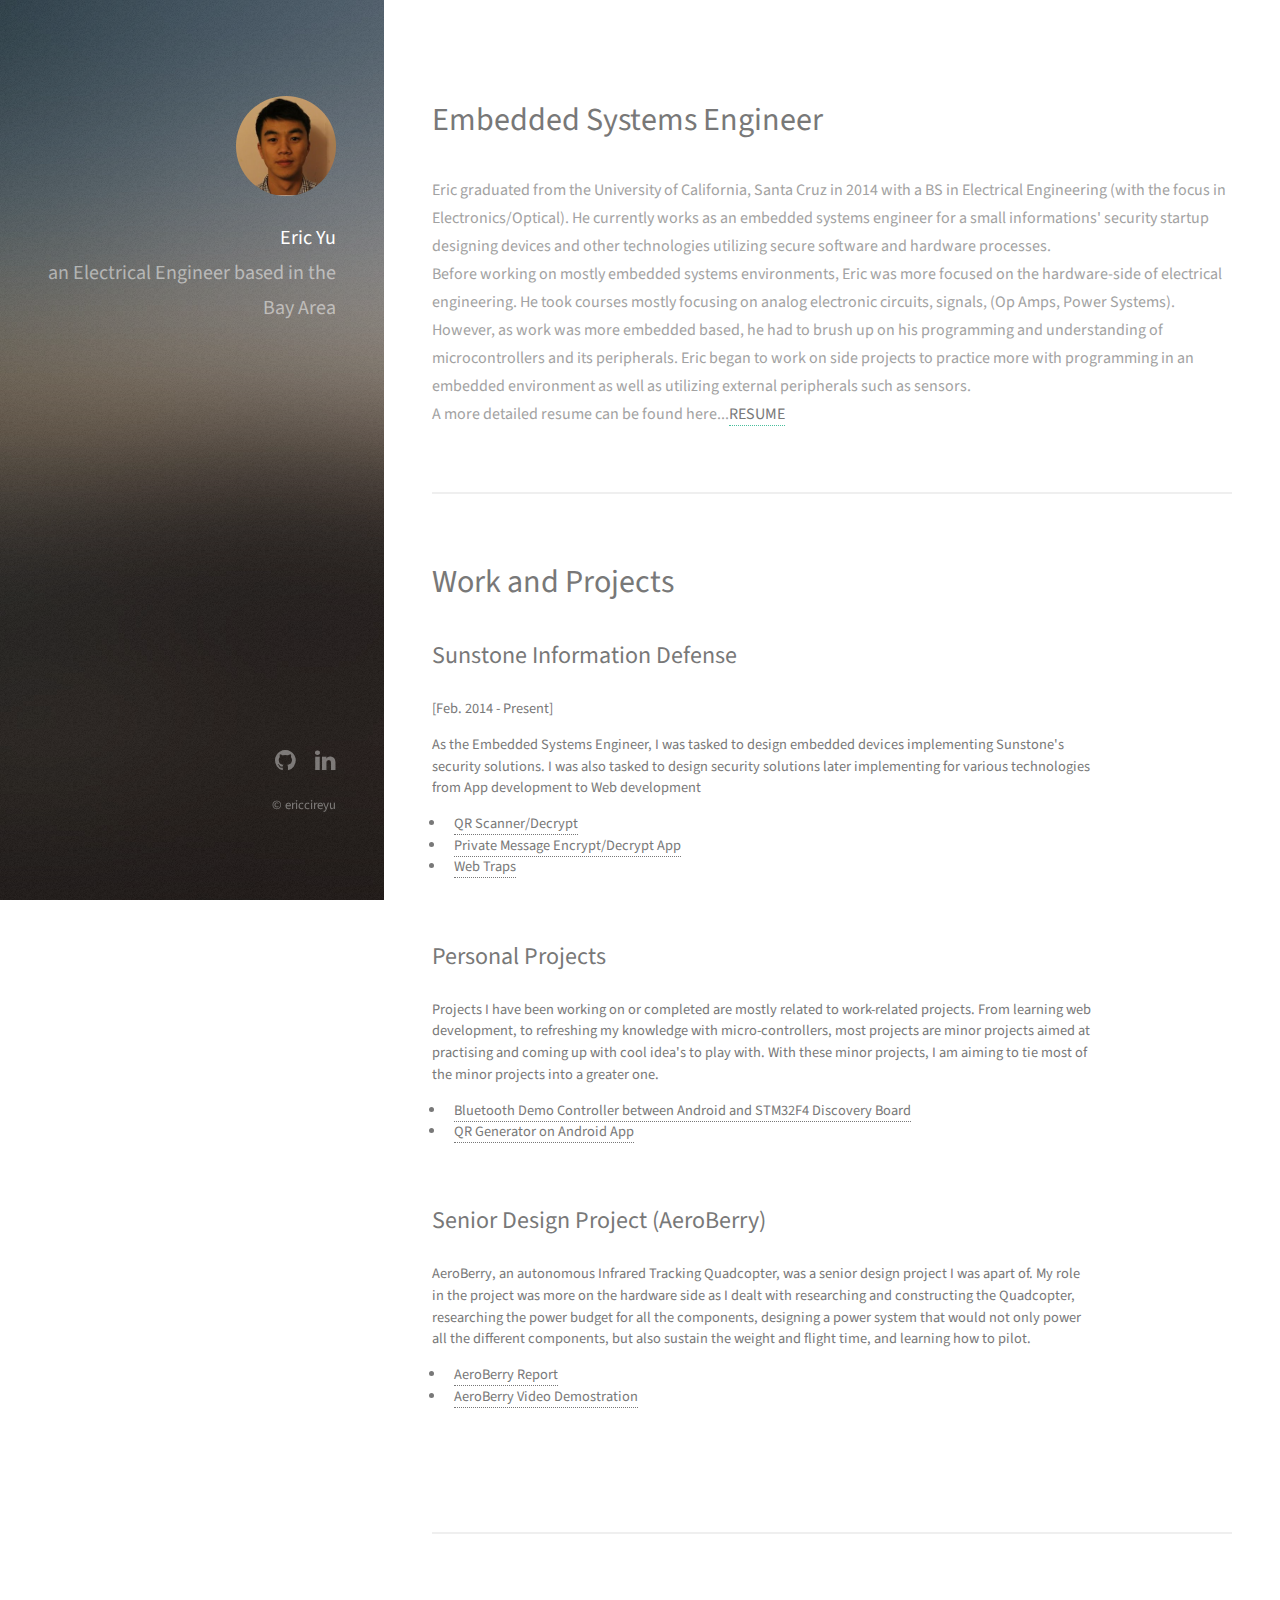
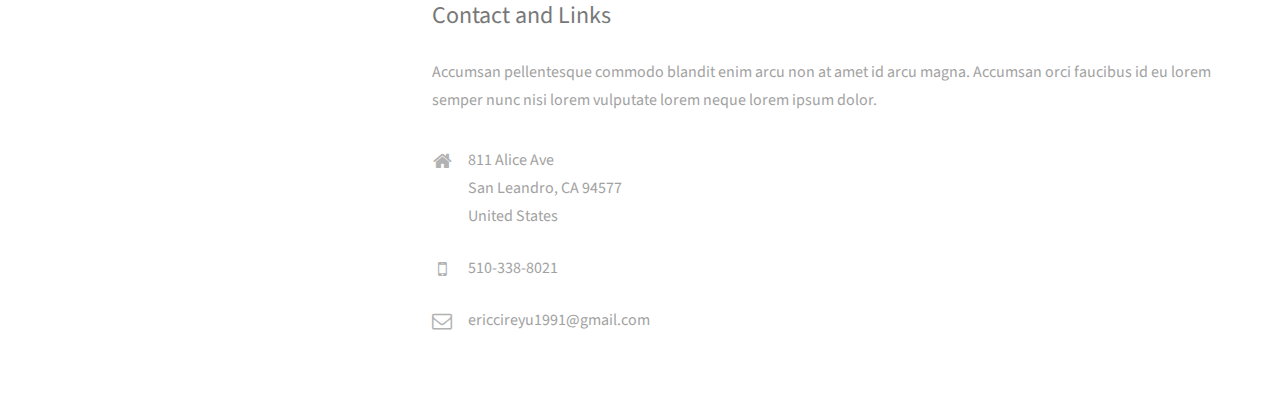
==== commit 42bee435: "Updated Index.html" ====
--- a/STRATA/index.html
+++ b/STRATA/index.html
@@ -79,17 +79,17 @@
 							<article class="10u$ 12u$(xsmall) work-item">
 								<h2>Personal Projects</h2>
 								<h5>
-                                    Projects I have pursued are mostly related somewhat to what projects I have been working on at work. Most projects are
-                                    minor projects that will be used together later to complete a greater one. The most recent Bluetooth communication project 
-                                    is one project combined by many minor projects.
+                                    Projects I have been working on or completed are mostly related to work-related projects. From learning web development, to refreshing
+									my knowledge with micro-controllers, most projects are minor projects aimed at practising and coming up with cool idea's to play with.
+									With these minor projects, I am aiming to tie most of the minor projects into a greater one.
                                 </h5>
                                 <h5>
                                     <ul>
                                         <li>
-                                            <a href="#" class="link">Bluetooth Communication Between Android - STM32F4 Discovery Board</a>
-                                        </li>
-                                        <li>
-                                            <a href="#" class="link">Generate QR Code on Android App</a>
+                                            <a href="#" class="link">Bluetooth Demo Controller between Android and STM32F4 Discovery Board</a>
+                                        </li>
+                                        <li>
+                                            <a href="#" class="link">QR Generator on Android App</a>
                                         </li>
                                     </ul>
                                 </h5>
@@ -97,44 +97,45 @@
 							<article class="10u 12u$(xsmall) work-item">
 								<h2>Senior Design Project (AeroBerry)</h2>
 								<h5>
-                                    AeroBerry, an autonomous Infrared Tracking Quadcopter, was a senior design project I was apart of. My role in the project was more on the hardware side as I dealt with researching and constructing the Quadcopter, researching the power budget for all the components, designing a power system that would not only power all the different components, but also sustain the weight and flight time, and learning how to pilot.
+                                    AeroBerry, an autonomous Infrared Tracking Quadcopter, was a senior design project I was apart of. 
+									My role in the project was more on the hardware side as I dealt with researching and constructing the Quadcopter, 
+									researching the power budget for all the components, designing a power system that would not only power 
+									all the different components, but also sustain the weight and flight time, and learning how to pilot.
                                 </h5>
+								<h5>
+									<ul>
+										<li>
+                                            <a href="#" class="link">AeroBerry Report</a>
+                                        </li>
+                                        <li>
+                                            <a href="#" class="link">AeroBerry Video Demostration</a>
+                                        </li>
+									</ul>
+								</h5>
 							</article>
 						</div>
 					</section>
 
 				<!-- Three -->
 					<section id="three">
-						<h2>Get In Touch</h2>
+						<h2>Contact and Links</h2>
 						<p>Accumsan pellentesque commodo blandit enim arcu non at amet id arcu magna. Accumsan orci faucibus id eu lorem semper nunc nisi lorem vulputate lorem neque lorem ipsum dolor.</p>
 						<div class="row">
-							<div class="8u 12u$(small)">
-								<form method="post" action="#">
-									<div class="row uniform 50%">
-										<div class="6u 12u$(xsmall)"><input type="text" name="name" id="name" placeholder="Name" /></div>
-										<div class="6u$ 12u$(xsmall)"><input type="email" name="email" id="email" placeholder="Email" /></div>
-										<div class="12u$"><textarea name="message" id="message" placeholder="Message" rows="4"></textarea></div>
-									</div>
-								</form>
-								<ul class="actions">
-									<li><input type="submit" value="Send Message" /></li>
-								</ul>
-							</div>
 							<div class="4u$ 12u$(small)">
 								<ul class="labeled-icons">
 									<li>
 										<h3 class="icon fa-home"><span class="label">Address</span></h3>
-										1234 Somewhere Rd.<br />
-										Nashville, TN 00000<br />
+										811 Alice Ave<br />
+										San Leandro, CA 94577<br />
 										United States
 									</li>
 									<li>
 										<h3 class="icon fa-mobile"><span class="label">Phone</span></h3>
-										000-000-0000
+										510-338-8021
 									</li>
 									<li>
 										<h3 class="icon fa-envelope-o"><span class="label">Email</span></h3>
-										<a href="#">hello@untitled.tld</a>
+										<p>ericcireyu1991@gmail.com<p>
 									</li>
 								</ul>
 							</div>
@@ -466,13 +467,11 @@
 		<!-- Footer -->
 			<footer id="footer">
 				<ul class="icons">
-					<li><a href="#" class="icon fa-twitter"><span class="label">Twitter</span></a></li>
-					<li><a href="#" class="icon fa-github"><span class="label">Github</span></a></li>
-					<li><a href="#" class="icon fa-dribbble"><span class="label">Dribbble</span></a></li>
-					<li><a href="#" class="icon fa-envelope-o"><span class="label">Email</span></a></li>
+					<li><a href="https://github.com/bimmercire" class="icon fa-github"><span class="label">Github</span></a></li>
+					<li><a href="https://www.linkedin.com/in/ericcireyu" class="icon fa-linkedin"><span class="label">LinkedIn</span></a></li>
 				</ul>
 				<ul class="copyright">
-					<li>&copy; Untitled</li><li>Design: <a href="http://html5up.net">HTML5 UP</a></li>
+					<li>&copy; ericcireyu</li>
 				</ul>
 			</footer>
 
